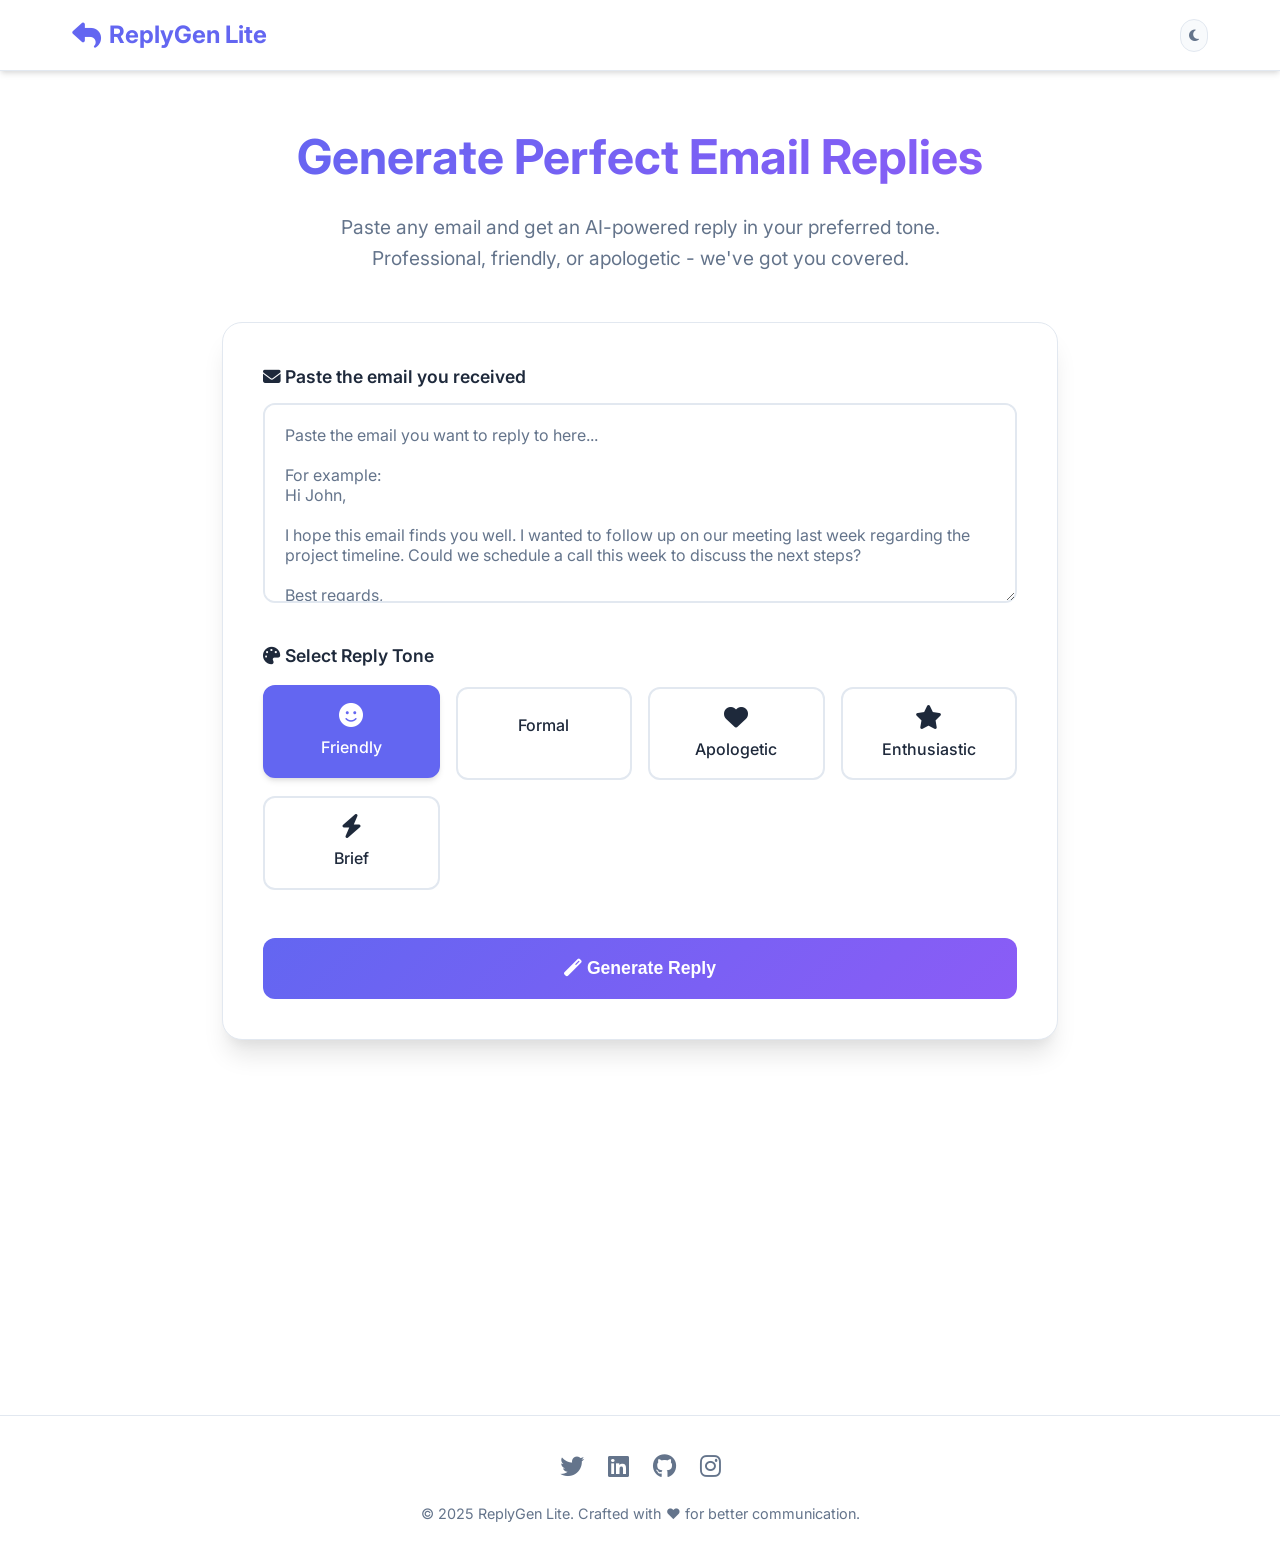
==== index.html @ 4aa23879 "inital" ====
<!DOCTYPE html>
<html lang="en">
<head>
    <meta charset="UTF-8">
    <meta name="viewport" content="width=device-width, initial-scale=1.0">
    <title>ReplyGen Lite - AI Email Reply Generator</title>
    <link href="https://fonts.googleapis.com/css2?family=Inter:wght@300;400;500;600;700&display=swap" rel="stylesheet">
    <link href="https://cdnjs.cloudflare.com/ajax/libs/font-awesome/6.4.0/css/all.min.css" rel="stylesheet">
   <link rel="stylesheet" href="style.css">
</head>
<body>
    <!-- Navbar -->
    <nav class="navbar">
        <div class="nav-container">
            <a href="#" class="logo">
                <i class="fas fa-reply"></i>
                ReplyGen Lite
            </a>
            <button class="theme-toggle" id="themeToggle">
                <i class="fas fa-moon"></i>
            </button>
        </div>
    </nav>

    <!-- Main Content -->
    <main class="main-content">
        <!-- Hero Section -->
        <section class="hero">
            <h1>Generate Perfect Email Replies</h1>
            <p>Paste any email and get an AI-powered reply in your preferred tone. Professional, friendly, or apologetic - we've got you covered.</p>
        </section>

        <!-- Form Container -->
        <div class="form-container">
            <form id="replyForm">
                <!-- Email Input -->
                <div class="form-group">
                    <label for="emailInput" class="form-label">
                        <i class="fas fa-envelope"></i> Paste the email you received
                    </label>
                    <textarea 
                        id="emailInput" 
                        class="email-input" 
                        placeholder="Paste the email you want to reply to here...

For example:
Hi John,

I hope this email finds you well. I wanted to follow up on our meeting last week regarding the project timeline. Could we schedule a call this week to discuss the next steps?

Best regards,
Sarah"
                        required
                    ></textarea>
                </div>

                <!-- Tone Selector -->
                <div class="form-group">
                    <label class="form-label">
                        <i class="fas fa-palette"></i> Select Reply Tone
                    </label>
                    <div class="tone-selector">
                        <div class="tone-option active" data-tone="friendly">
                            <i class="fas fa-smile"></i>
                            Friendly
                        </div>
                        <div class="tone-option" data-tone="formal">
                            <i class="fas fa-tie"></i>
                            Formal
                        </div>
                        <div class="tone-option" data-tone="apologetic">
                            <i class="fas fa-heart"></i>
                            Apologetic
                        </div>
                        <div class="tone-option" data-tone="enthusiastic">
                            <i class="fas fa-star"></i>
                            Enthusiastic
                        </div>
                        <div class="tone-option" data-tone="brief">
                            <i class="fas fa-bolt"></i>
                            Brief
                        </div>
                    </div>
                </div>

                <!-- Generate Button -->
                <button type="submit" class="generate-btn" id="generateBtn">
                    <i class="fas fa-spinner loading"></i>
                    <span class="btn-text">
                        <i class="fas fa-magic"></i> Generate Reply
                    </span>
                </button>
            </form>
        </div>

        <!-- Result Container -->
        <div class="result-container" id="resultContainer">
            <div class="result-header">
                <h3 class="result-title">
                    <i class="fas fa-check-circle"></i> Your Generated Reply
                </h3>
                <div class="action-buttons">
                    <button class="copy-btn" id="copyBtn">
                        <i class="fas fa-copy"></i>
                        <span class="copy-text">Copy Reply</span>
                    </button>
                    <button class="download-btn" id="downloadBtn">
                        <i class="fas fa-download"></i>
                        <span>Download</span>
                    </button>
                </div>
            </div>
            <div class="reply-output" id="replyOutput"></div>
        </div>
    </main>

    <!-- Footer -->
    <footer class="footer">
        <div class="footer-content">
            <div class="social-links">
                <a href="#" class="social-link"><i class="fab fa-twitter"></i></a>
                <a href="#" class="social-link"><i class="fab fa-linkedin"></i></a>
                <a href="#" class="social-link"><i class="fab fa-github"></i></a>
                <a href="#" class="social-link"><i class="fab fa-instagram"></i></a>
            </div>
            <p class="copyright">
                © 2025 ReplyGen Lite. Crafted with ❤️ for better communication.
            </p>
        </div>
    </footer>

   <script src="script.js"></script>
</body>
</html>
---- style.css ----
:root {
            --primary-color: #6366f1;
            --primary-hover: #5855eb;
            --secondary-color: #f8fafc;
            --text-primary: #1e293b;
            --text-secondary: #64748b;
            --border-color: #e2e8f0;
            --success-color: #10b981;
            --background: #ffffff;
            --card-background: #ffffff;
            --shadow: 0 4px 6px -1px rgba(0, 0, 0, 0.1), 0 2px 4px -1px rgba(0, 0, 0, 0.06);
            --shadow-lg: 0 20px 25px -5px rgba(0, 0, 0, 0.1), 0 10px 10px -5px rgba(0, 0, 0, 0.04);
        }

        [data-theme="dark"] {
            --primary-color: #818cf8;
            --primary-hover: #6366f1;
            --secondary-color: #1e293b;
            --text-primary: #f1f5f9;
            --text-secondary: #94a3b8;
            --border-color: #334155;
            --background: #0f172a;
            --card-background: #1e293b;
            --shadow: 0 4px 6px -1px rgba(0, 0, 0, 0.3), 0 2px 4px -1px rgba(0, 0, 0, 0.2);
            --shadow-lg: 0 20px 25px -5px rgba(0, 0, 0, 0.3), 0 10px 10px -5px rgba(0, 0, 0, 0.2);
        }

        * {
            margin: 0;
            padding: 0;
            box-sizing: border-box;
        }

        body {
            font-family: 'Inter', sans-serif;
            background: var(--background);
            color: var(--text-primary);
            line-height: 1.6;
            transition: all 0.3s ease;
            min-height: 100vh;
            display: flex;
            flex-direction: column;
        }

        /* Navbar */
        .navbar {
            background: var(--card-background);
            border-bottom: 1px solid var(--border-color);
            padding: 1rem 0;
            box-shadow: var(--shadow);
            position: sticky;
            top: 0;
            z-index: 100;
        }

        .nav-container {
            max-width: 1200px;
            margin: 0 auto;
            padding: 0 2rem;
            display: flex;
            justify-content: space-between;
            align-items: center;
        }

        .logo {
            font-size: 1.5rem;
            font-weight: 700;
            color: var(--primary-color);
            text-decoration: none;
            display: flex;
            align-items: center;
            gap: 0.5rem;
        }

        .logo i {
            font-size: 1.8rem;
        }

        .theme-toggle {
            background: var(--secondary-color);
            border: 1px solid var(--border-color);
            border-radius: 50px;
            padding: 0.5rem;
            cursor: pointer;
            transition: all 0.3s ease;
            color: var(--text-secondary);
        }

        .theme-toggle:hover {
            background: var(--primary-color);
            color: white;
            transform: scale(1.1);
        }

        /* Main Content */
        .main-content {
            flex: 1;
            max-width: 900px;
            margin: 0 auto;
            padding: 3rem 2rem;
            width: 100%;
        }

        .hero {
            text-align: center;
            margin-bottom: 3rem;
        }

        .hero h1 {
            font-size: 3rem;
            font-weight: 700;
            margin-bottom: 1rem;
            background: linear-gradient(135deg, var(--primary-color), #8b5cf6);
            -webkit-background-clip: text;
            -webkit-text-fill-color: transparent;
            background-clip: text;
        }

        .hero p {
            font-size: 1.2rem;
            color: var(--text-secondary);
            max-width: 600px;
            margin: 0 auto;
        }

        /* Form Container */
        .form-container {
            background: var(--card-background);
            border-radius: 20px;
            padding: 2.5rem;
            box-shadow: var(--shadow-lg);
            border: 1px solid var(--border-color);
            margin-bottom: 2rem;
        }

        .form-group {
            margin-bottom: 2rem;
        }

        .form-label {
            display: block;
            font-weight: 600;
            margin-bottom: 0.75rem;
            color: var(--text-primary);
            font-size: 1.1rem;
        }

        .email-input {
            width: 100%;
            min-height: 200px;
            padding: 1.25rem;
            border: 2px solid var(--border-color);
            border-radius: 12px;
            font-family: inherit;
            font-size: 1rem;
            background: var(--background);
            color: var(--text-primary);
            resize: vertical;
            transition: all 0.3s ease;
        }

        .email-input:focus {
            outline: none;
            border-color: var(--primary-color);
            box-shadow: 0 0 0 3px rgba(99, 102, 241, 0.1);
            transform: translateY(-2px);
        }

        .email-input::placeholder {
            color: var(--text-secondary);
        }

        /* Tone Selector */
        .tone-selector {
            display: grid;
            grid-template-columns: repeat(auto-fit, minmax(140px, 1fr));
            gap: 1rem;
            margin-top: 1rem;
        }

        .tone-option {
            background: var(--background);
            border: 2px solid var(--border-color);
            border-radius: 12px;
            padding: 1rem;
            text-align: center;
            cursor: pointer;
            transition: all 0.3s ease;
            font-weight: 500;
        }

        .tone-option:hover {
            border-color: var(--primary-color);
            transform: translateY(-2px);
            box-shadow: var(--shadow);
        }

        .tone-option.active {
            background: var(--primary-color);
            color: white;
            border-color: var(--primary-color);
            transform: translateY(-2px);
            box-shadow: var(--shadow);
        }

        .tone-option i {
            display: block;
            font-size: 1.5rem;
            margin-bottom: 0.5rem;
        }

        /* Generate Button */
        .generate-btn {
            width: 100%;
            background: linear-gradient(135deg, var(--primary-color), #8b5cf6);
            color: white;
            border: none;
            border-radius: 12px;
            padding: 1.25rem 2rem;
            font-size: 1.1rem;
            font-weight: 600;
            cursor: pointer;
            transition: all 0.3s ease;
            margin-top: 1rem;
            position: relative;
            overflow: hidden;
        }

        .generate-btn:hover:not(:disabled) {
            transform: translateY(-2px);
            box-shadow: var(--shadow-lg);
        }

        .generate-btn:disabled {
            opacity: 0.7;
            cursor: not-allowed;
        }

        .generate-btn .loading {
            display: none;
        }

        .generate-btn.loading .loading {
            display: inline-block;
            animation: spin 1s linear infinite;
        }

        .generate-btn.loading .btn-text {
            display: none;
        }

        @keyframes spin {
            0% { transform: rotate(0deg); }
            100% { transform: rotate(360deg); }
        }

        /* Result Container */
        .result-container {
            background: var(--card-background);
            border-radius: 20px;
            padding: 2.5rem;
            box-shadow: var(--shadow-lg);
            border: 1px solid var(--border-color);
            margin-top: 2rem;
            opacity: 0;
            transform: translateY(20px);
            transition: all 0.5s ease;
        }

        .result-container.show {
            opacity: 1;
            transform: translateY(0);
        }

        .result-header {
            display: flex;
            justify-content: space-between;
            align-items: center;
            margin-bottom: 1.5rem;
        }

        .result-title {
            font-size: 1.3rem;
            font-weight: 600;
            color: var(--text-primary);
        }

        .copy-btn {
            background: var(--success-color);
            color: white;
            border: none;
            border-radius: 8px;
            padding: 0.75rem 1.5rem;
            font-weight: 500;
            cursor: pointer;
            transition: all 0.3s ease;
            display: flex;
            align-items: center;
            gap: 0.5rem;
        }

        .copy-btn:hover {
            background: #059669;
            transform: translateY(-1px);
        }

        .copy-btn.copied {
            background: var(--success-color);
        }

        /* Download Button */
        .download-btn {
            background: #8b5cf6;
            color: white;
            border: none;
            border-radius: 8px;
            padding: 0.75rem 1.5rem;
            font-weight: 500;
            cursor: pointer;
            transition: all 0.3s ease;
            display: flex;
            align-items: center;
            gap: 0.5rem;
            margin-left: 0.5rem;
        }

        .download-btn:hover {
            background: #7c3aed;
            transform: translateY(-1px);
        }

        .action-buttons {
            display: flex;
            flex-wrap: wrap;
            gap: 0.5rem;
        }

        .reply-output {
            background: var(--background);
            border: 1px solid var(--border-color);
            border-radius: 12px;
            padding: 1.5rem;
            font-size: 1rem;
            line-height: 1.7;
            white-space: pre-wrap;
            min-height: 150px;
        }

        /* Footer */
        .footer {
            background: var(--card-background);
            border-top: 1px solid var(--border-color);
            padding: 2rem 0;
            text-align: center;
            margin-top: auto;
        }

        .footer-content {
            max-width: 1200px;
            margin: 0 auto;
            padding: 0 2rem;
        }

        .social-links {
            display: flex;
            justify-content: center;
            gap: 1.5rem;
            margin-bottom: 1rem;
        }

        .social-link {
            color: var(--text-secondary);
            font-size: 1.5rem;
            transition: all 0.3s ease;
        }

        .social-link:hover {
            color: var(--primary-color);
            transform: translateY(-2px);
        }

        .copyright {
            color: var(--text-secondary);
            font-size: 0.9rem;
        }

        /* Mobile Responsiveness */
        @media (max-width: 1024px) {
    .main-content {
        max-width: 100%;
        padding: 2rem 1rem;
    }
    .form-container, .result-container {
        padding: 2rem 1rem;
    }
}

@media (max-width: 768px) {
    .nav-container {
        padding: 0 0.5rem;
    }
    .main-content {
        padding: 1.5rem 0.5rem;
    }
    .hero h1 {
        font-size: 2.2rem;
    }
    .hero p {
        font-size: 1rem;
    }
    .form-container {
        padding: 1.2rem 0.5rem;
    }
    .tone-selector {
        grid-template-columns: repeat(2, 1fr);
    }
    .result-header {
        flex-direction: column;
        gap: 1rem;
        align-items: stretch;
    }
    .action-buttons {
        justify-content: center;
    }
    .reply-output {
        padding: 1rem;
        font-size: 0.95rem;
    }
}

@media (max-width: 480px) {
    .hero h1 {
        font-size: 1.3rem;
    }
    .form-container {
        padding: 0.7rem 0.2rem;
    }
    .tone-selector {
        grid-template-columns: 1fr;
    }
    .reply-output {
        font-size: 0.9rem;
        padding: 0.7rem;
    }
    .generate-btn, .copy-btn, .download-btn {
        padding: 0.7rem 0.5rem;
        font-size: 1rem;
    }
    .result-container {
        padding: 1rem 0.2rem;
    }
    .footer-content {
        padding: 0 0.5rem;
    }
}

/* Prevent horizontal scroll on mobile */
html, body {
    max-width: 100vw;
    overflow-x: hidden;
}
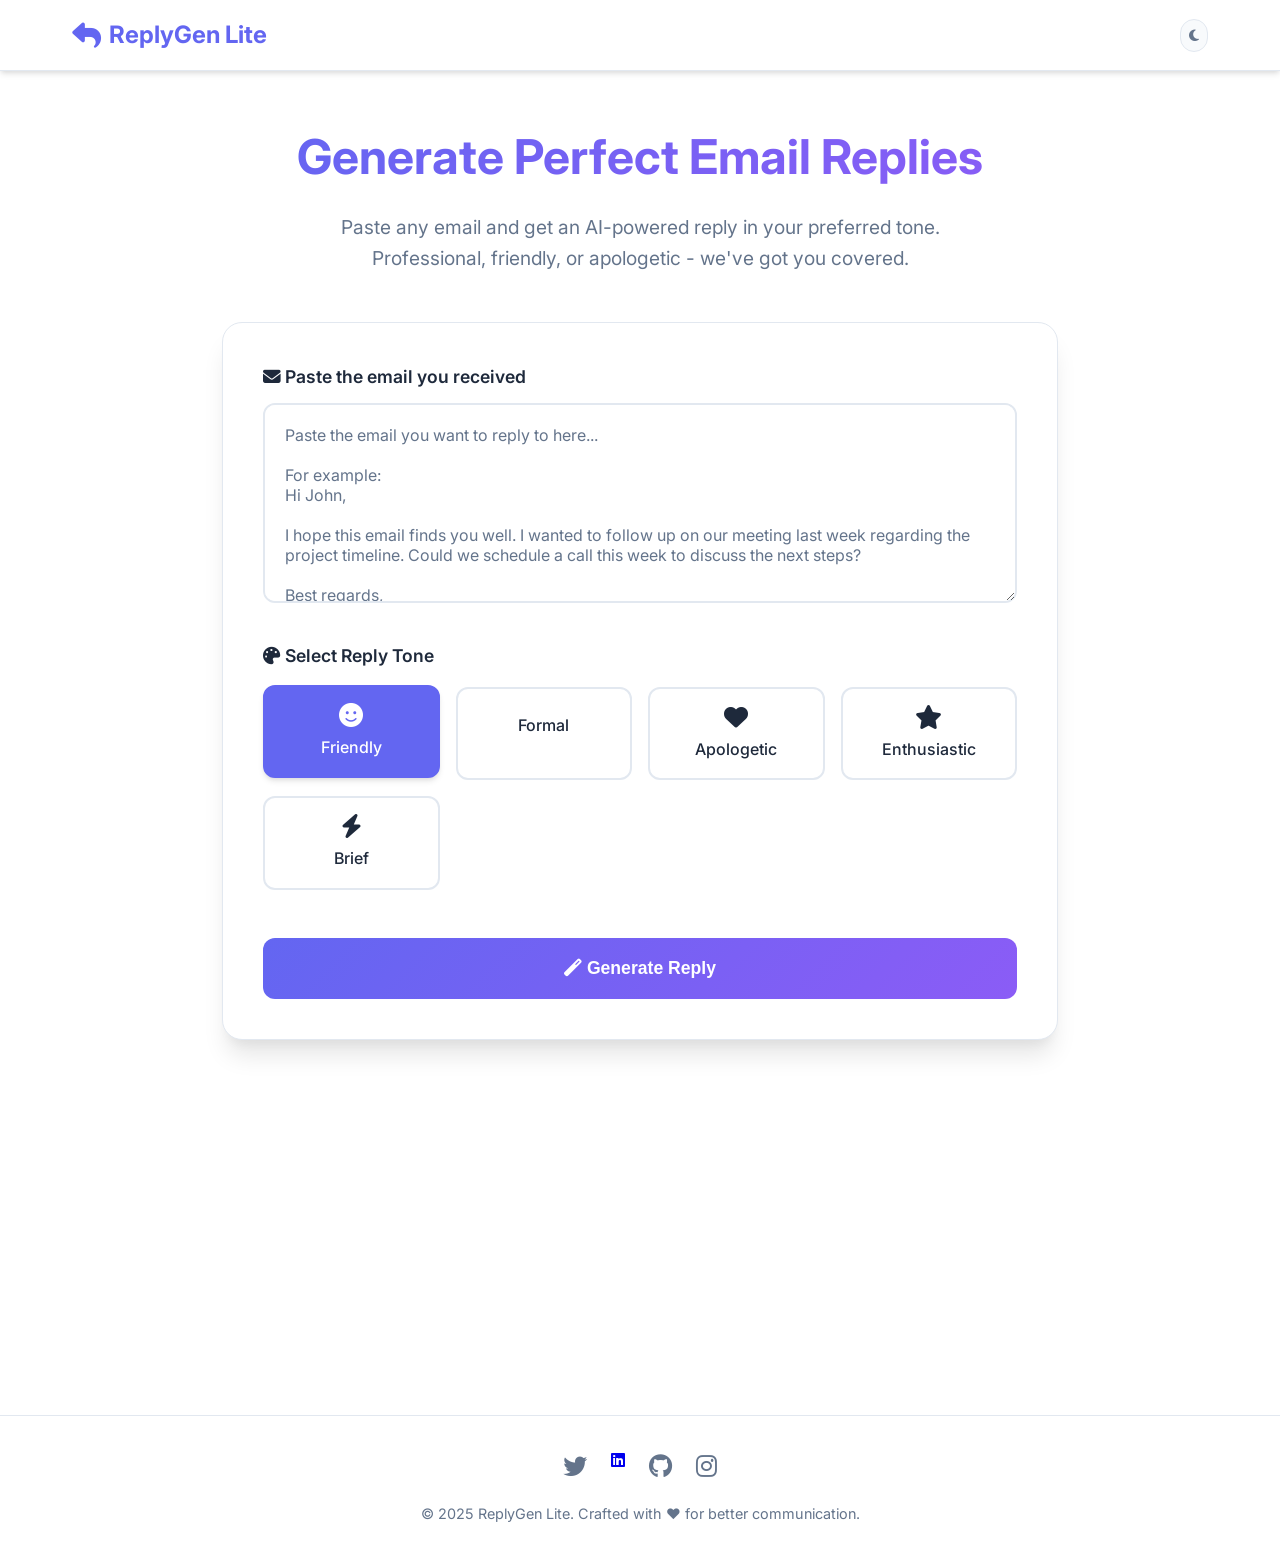
==== commit 2e443edb: "Update index.html" ====
--- a/index.html
+++ b/index.html
@@ -4,6 +4,7 @@
     <meta charset="UTF-8">
     <meta name="viewport" content="width=device-width, initial-scale=1.0">
     <title>ReplyGen Lite - AI Email Reply Generator</title>
+    <meta name="monetag" content="361b91df67583659c3ffc63511e72989">
     <link href="https://fonts.googleapis.com/css2?family=Inter:wght@300;400;500;600;700&display=swap" rel="stylesheet">
     <link href="https://cdnjs.cloudflare.com/ajax/libs/font-awesome/6.4.0/css/all.min.css" rel="stylesheet">
    <link rel="stylesheet" href="style.css">
@@ -118,10 +119,10 @@
     <footer class="footer">
         <div class="footer-content">
             <div class="social-links">
-                <a href="#" class="social-link"><i class="fab fa-twitter"></i></a>
-                <a href="#" class="social-link"><i class="fab fa-linkedin"></i></a>
-                <a href="#" class="social-link"><i class="fab fa-github"></i></a>
-                <a href="#" class="social-link"><i class="fab fa-instagram"></i></a>
+                <a href="https://otieu.com/4/9522997" class="social-link"><i class="fab fa-twitter"></i></a>
+                <a href="https://otieu.com/4/9522997" class="scocial-link"><i class="fab fa-linkedin"></i></a>
+                <a href="https://otieu.com/4/9522997" class="social-link"><i class="fab fa-github"></i></a>
+                <a href="https://otieu.com/4/9522997" class="social-link"><i class="fab fa-instagram"></i></a>
             </div>
             <p class="copyright">
                 © 2025 ReplyGen Lite. Crafted with ❤️ for better communication.
@@ -131,4 +132,4 @@
 
    <script src="script.js"></script>
 </body>
-</html>+</html>
